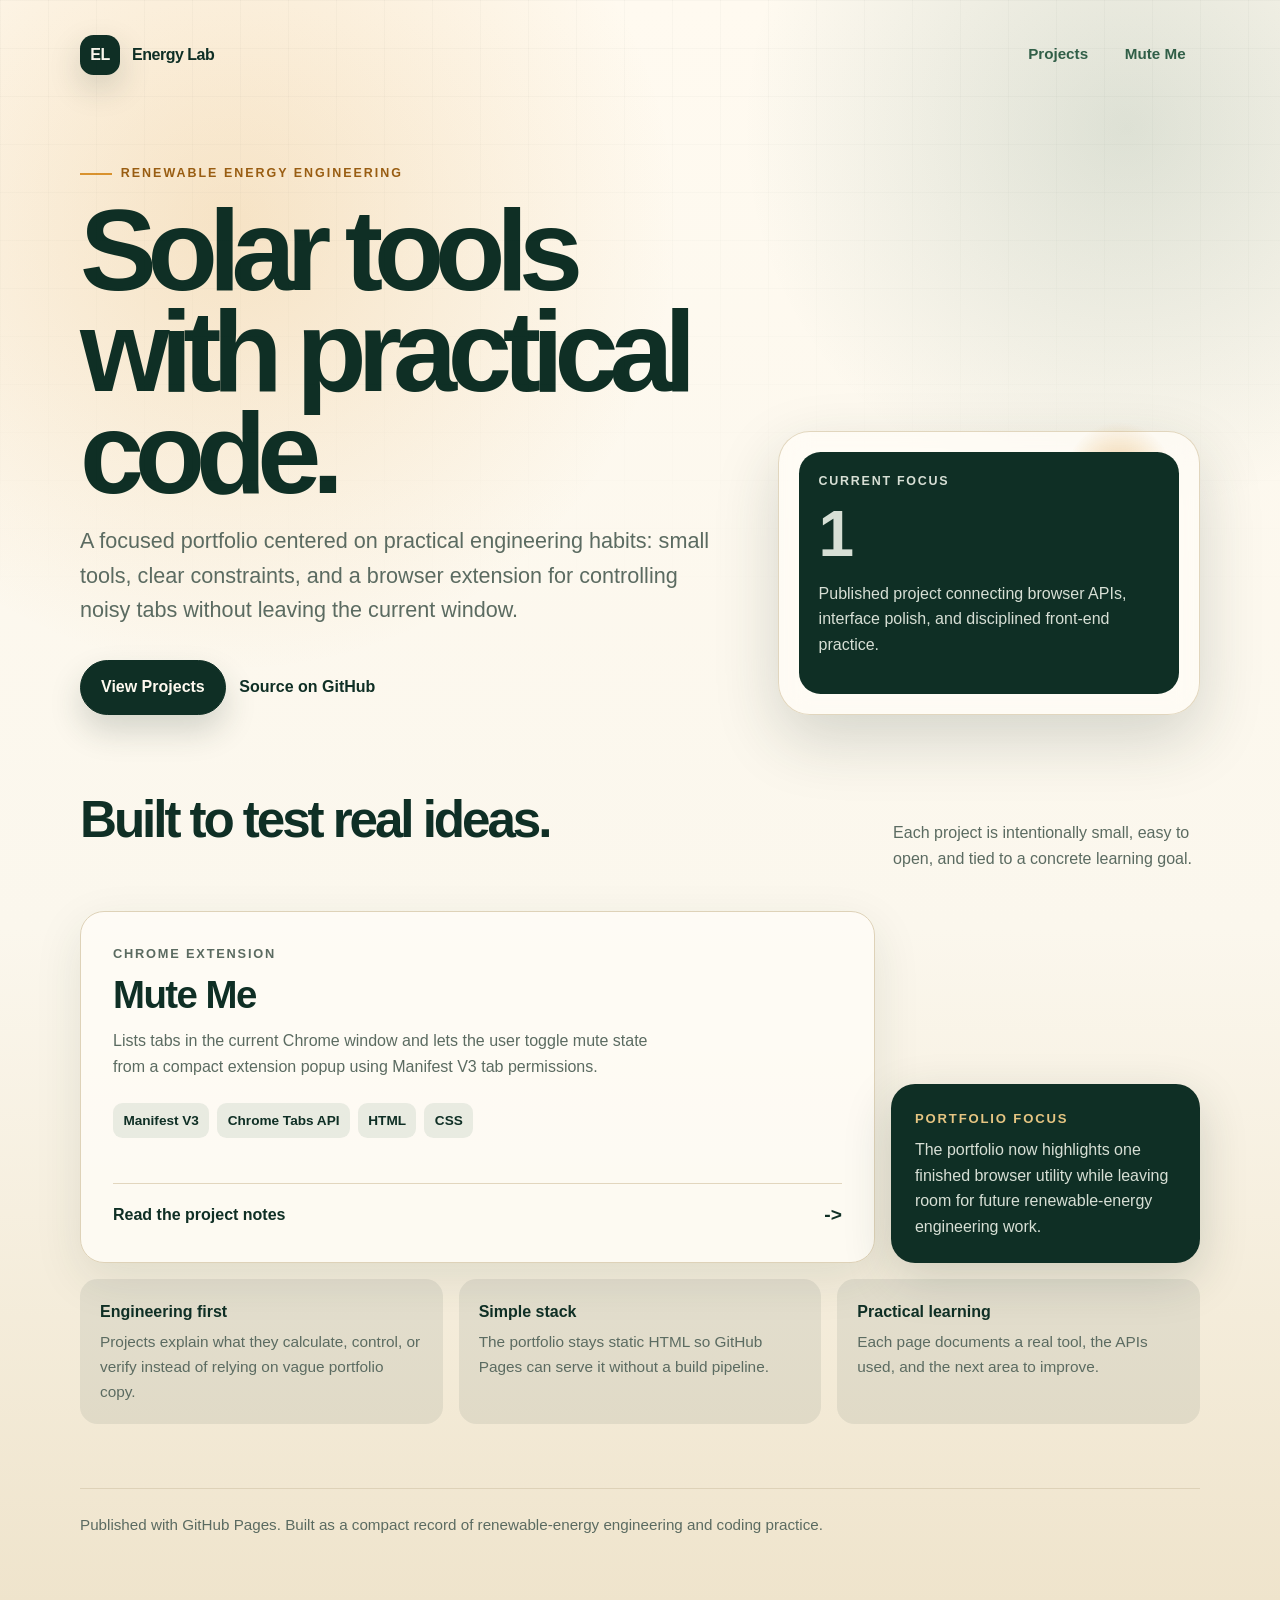
==== index.html @ e83a7c5d "Initial commit: portfolio pages" ====
<!DOCTYPE html>
<html lang="en">
<head>
    <meta charset="UTF-8">
    <meta name="viewport" content="width=device-width, initial-scale=1.0">
    <meta name="description" content="Renewable energy engineering portfolio featuring a practical Chrome tab-audio utility project.">
    <meta name="theme-color" content="#0f2f25">
    <meta property="og:title" content="Renewable Energy Engineering Portfolio">
    <meta property="og:description" content="A focused browser utility project built while learning practical front-end and extension APIs.">
    <meta property="og:type" content="website">
    <title>Renewable Energy Engineering Portfolio</title>
    <style>
        :root {
            --ink: #102019;
            --muted: #5b6b61;
            --paper: #fbf7ed;
            --surface: #fffdf7;
            --surface-strong: #f0e6cf;
            --line: #ded2b8;
            --forest: #0f2f25;
            --moss: #315f48;
            --sun: #d9922e;
            --sun-dark: #995d12;
            --shadow: rgba(31, 54, 42, 0.18);
        }

        * {
            box-sizing: border-box;
        }

        html {
            scroll-behavior: smooth;
        }

        body {
            margin: 0;
            font-family: Aptos, "Segoe UI", Tahoma, sans-serif;
            color: var(--ink);
            background:
                radial-gradient(circle at 18% 14%, rgba(217, 146, 46, 0.22), transparent 28rem),
                radial-gradient(circle at 88% 8%, rgba(49, 95, 72, 0.16), transparent 24rem),
                linear-gradient(180deg, #fffaf0 0%, var(--paper) 58%, #efe4cc 100%);
            min-height: 100vh;
            line-height: 1.6;
            -webkit-tap-highlight-color: rgba(217, 146, 46, 0.24);
        }

        body::before {
            content: "";
            position: fixed;
            inset: 0;
            pointer-events: none;
            background-image:
                linear-gradient(rgba(15, 47, 37, 0.035) 1px, transparent 1px),
                linear-gradient(90deg, rgba(15, 47, 37, 0.035) 1px, transparent 1px);
            background-size: 3rem 3rem;
            mask-image: linear-gradient(180deg, rgba(0, 0, 0, 0.72), transparent 70%);
        }

        a {
            color: inherit;
        }

        a:focus-visible {
            outline: 3px solid var(--sun);
            outline-offset: 4px;
        }

        .skip-link {
            position: absolute;
            left: 1rem;
            top: 1rem;
            z-index: 10;
            padding: 0.75rem 1rem;
            color: white;
            background: var(--forest);
            border-radius: 999px;
            transform: translateY(-150%);
            transition: transform 180ms ease;
        }

        .skip-link:focus {
            transform: translateY(0);
        }

        .page {
            width: min(1120px, calc(100% - 2rem));
            margin: 0 auto;
            padding: 2rem 0 3rem;
        }

        .site-header {
            display: flex;
            align-items: center;
            justify-content: space-between;
            gap: 1rem;
            margin-bottom: 5rem;
        }

        .brand {
            display: inline-flex;
            align-items: center;
            gap: 0.75rem;
            color: var(--forest);
            font-weight: 800;
            letter-spacing: -0.03em;
            text-decoration: none;
        }

        .brand-mark {
            display: grid;
            width: 2.5rem;
            height: 2.5rem;
            place-items: center;
            color: var(--paper);
            background: var(--forest);
            border-radius: 0.85rem;
            box-shadow: 0 0.8rem 2rem var(--shadow);
            font-variant-numeric: tabular-nums;
        }

        .nav {
            display: flex;
            align-items: center;
            gap: 0.5rem;
        }

        .nav a {
            padding: 0.65rem 0.9rem;
            color: var(--moss);
            font-size: 0.95rem;
            font-weight: 700;
            text-decoration: none;
            border-radius: 999px;
            transition: color 180ms ease, background-color 180ms ease;
        }

        .nav a:hover {
            color: var(--forest);
            background: rgba(49, 95, 72, 0.1);
        }

        .hero {
            display: grid;
            grid-template-columns: minmax(0, 1.2fr) minmax(18rem, 0.8fr);
            gap: clamp(2rem, 5vw, 4.5rem);
            align-items: end;
            margin-bottom: 5rem;
        }

        .eyebrow {
            display: inline-flex;
            align-items: center;
            gap: 0.55rem;
            margin: 0 0 1rem;
            color: var(--sun-dark);
            font-size: 0.78rem;
            font-weight: 800;
            letter-spacing: 0.16em;
            text-transform: uppercase;
        }

        .eyebrow::before {
            content: "";
            width: 2rem;
            height: 2px;
            background: var(--sun);
        }

        h1,
        h2,
        h3,
        p {
            margin-top: 0;
        }

        h1 {
            max-width: 12ch;
            margin-bottom: 1.25rem;
            color: var(--forest);
            font-size: clamp(3.25rem, 9vw, 7.2rem);
            line-height: 0.88;
            letter-spacing: -0.08em;
            text-wrap: balance;
        }

        .lead {
            max-width: 40rem;
            margin-bottom: 2rem;
            color: var(--muted);
            font-size: clamp(1.08rem, 2vw, 1.35rem);
            text-wrap: pretty;
        }

        .actions {
            display: flex;
            flex-wrap: wrap;
            gap: 0.85rem;
            align-items: center;
        }

        .button,
        .text-link {
            font-weight: 800;
            text-decoration: none;
        }

        .button {
            display: inline-flex;
            align-items: center;
            justify-content: center;
            min-height: 3rem;
            padding: 0.85rem 1.25rem;
            color: #fffaf0;
            background: var(--forest);
            border: 1px solid var(--forest);
            border-radius: 999px;
            box-shadow: 0 1rem 2rem var(--shadow);
            transition: transform 180ms ease, box-shadow 180ms ease, background-color 180ms ease;
        }

        .button:hover {
            background: var(--moss);
            box-shadow: 0 1.25rem 2.4rem rgba(31, 54, 42, 0.24);
            transform: translateY(-2px);
        }

        .button:active {
            transform: translateY(0);
        }

        .text-link {
            color: var(--forest);
            transition: color 180ms ease;
        }

        .text-link:hover {
            color: var(--sun-dark);
        }

        .snapshot {
            position: relative;
            padding: 1.25rem;
            background: rgba(255, 253, 247, 0.72);
            border: 1px solid rgba(222, 210, 184, 0.9);
            border-radius: 2rem;
            box-shadow: 0 1.5rem 4rem var(--shadow);
            backdrop-filter: blur(14px);
        }

        .snapshot::before {
            content: "";
            position: absolute;
            inset: -0.75rem 1.5rem auto auto;
            width: 7rem;
            height: 7rem;
            background: radial-gradient(circle, rgba(217, 146, 46, 0.42), transparent 68%);
            border-radius: 50%;
        }

        .snapshot-card {
            position: relative;
            padding: 1.25rem;
            background: var(--forest);
            border-radius: 1.35rem;
            color: #f7f0dd;
        }

        .snapshot-label {
            margin-bottom: 0.75rem;
            color: #e6c582;
            font-size: 0.78rem;
            font-weight: 800;
            letter-spacing: 0.14em;
            text-transform: uppercase;
        }

        .snapshot-value {
            margin-bottom: 1rem;
            font-size: clamp(2.6rem, 6vw, 4rem);
            font-weight: 900;
            line-height: 0.95;
            letter-spacing: -0.06em;
            font-variant-numeric: tabular-nums;
        }

        .snapshot p {
            color: #d7dfd5;
        }

        .section-heading {
            display: grid;
            grid-template-columns: minmax(0, 0.72fr) minmax(16rem, 0.28fr);
            gap: 1.5rem;
            align-items: end;
            margin-bottom: 1.5rem;
        }

        h2 {
            color: var(--forest);
            font-size: clamp(2rem, 4vw, 3.8rem);
            line-height: 0.98;
            letter-spacing: -0.06em;
            text-wrap: balance;
        }

        .section-heading p {
            color: var(--muted);
        }

        .projects {
            display: grid;
            grid-template-columns: minmax(0, 0.72fr) minmax(16rem, 0.28fr);
            gap: 1rem;
            align-items: stretch;
        }

        .project-card {
            display: flex;
            min-height: 22rem;
            flex-direction: column;
            justify-content: space-between;
            padding: clamp(1.25rem, 3vw, 2rem);
            color: var(--ink);
            background: rgba(255, 253, 247, 0.82);
            border: 1px solid var(--line);
            border-radius: 1.5rem;
            box-shadow: 0 1rem 3rem rgba(31, 54, 42, 0.1);
            text-decoration: none;
            transition: transform 180ms ease, border-color 180ms ease, box-shadow 180ms ease;
        }

        .project-card {
            grid-column: 1 / 2;
        }

        .project-aside {
            align-self: end;
            padding: 1.5rem;
            color: #f7f0dd;
            background: var(--forest);
            border-radius: 1.5rem;
            box-shadow: 0 1rem 3rem var(--shadow);
        }

        .project-aside strong {
            display: block;
            margin-bottom: 0.5rem;
            color: #e6c582;
            font-size: 0.82rem;
            letter-spacing: 0.14em;
            text-transform: uppercase;
        }

        .project-aside p {
            margin-bottom: 0;
            color: #d7dfd5;
        }

        .project-card:hover {
            border-color: rgba(153, 93, 18, 0.55);
            box-shadow: 0 1.35rem 3.2rem rgba(31, 54, 42, 0.18);
            transform: translateY(-4px);
        }

        .project-kicker {
            margin-bottom: 0.7rem;
            color: var(--sun-dark);
            font-size: 0.8rem;
            font-weight: 800;
            letter-spacing: 0.14em;
            text-transform: uppercase;
        }

        .project-card h3 {
            margin-bottom: 0.85rem;
            color: var(--forest);
            font-size: clamp(1.6rem, 3vw, 2.4rem);
            line-height: 1;
            letter-spacing: -0.04em;
        }

        .project-card p {
            max-width: 34rem;
            color: var(--muted);
        }

        .tags {
            display: flex;
            flex-wrap: wrap;
            gap: 0.5rem;
            margin: 1.5rem 0;
            padding: 0;
            list-style: none;
        }

        .tags li {
            padding: 0.4rem 0.65rem;
            color: var(--forest);
            background: rgba(49, 95, 72, 0.1);
            border-radius: 0.6rem;
            font-size: 0.85rem;
            font-weight: 800;
        }

        .project-footer {
            display: flex;
            align-items: center;
            justify-content: space-between;
            gap: 1rem;
            padding-top: 1rem;
            border-top: 1px solid rgba(222, 210, 184, 0.88);
            color: var(--forest);
            font-weight: 900;
        }

        .project-footer span:last-child {
            font-size: 1.2rem;
            transition: transform 180ms ease;
        }

        .project-card:hover .project-footer span:last-child {
            transform: translateX(4px);
        }

        .notes {
            display: grid;
            grid-template-columns: repeat(3, minmax(0, 1fr));
            gap: 1rem;
            margin-top: 1rem;
        }

        .note {
            padding: 1.25rem;
            background: rgba(15, 47, 37, 0.08);
            border-radius: 1.1rem;
        }

        .note strong {
            display: block;
            margin-bottom: 0.35rem;
            color: var(--forest);
        }

        .note p {
            margin-bottom: 0;
            color: var(--muted);
            font-size: 0.96rem;
        }

        .site-footer {
            margin-top: 4rem;
            padding-top: 1.5rem;
            color: var(--muted);
            border-top: 1px solid var(--line);
            font-size: 0.95rem;
        }

        @media (max-width: 760px) {
            .page {
                width: min(100% - 1.25rem, 1120px);
                padding-top: 1rem;
            }

            .site-header,
            .hero,
            .section-heading,
            .projects,
            .notes {
                grid-template-columns: 1fr;
            }

            .site-header {
                align-items: flex-start;
                flex-direction: column;
                margin-bottom: 3rem;
            }

            .nav {
                width: 100%;
                justify-content: space-between;
            }

            .nav a {
                padding-inline: 0.55rem;
            }

            h1 {
                max-width: 9ch;
            }

            .hero {
                margin-bottom: 3.5rem;
            }

            .project-card,
            .project-aside {
                grid-column: auto;
            }
        }

        @media (prefers-reduced-motion: reduce) {
            *,
            *::before,
            *::after {
                scroll-behavior: auto !important;
                transition-duration: 0.01ms !important;
                animation-duration: 0.01ms !important;
                animation-iteration-count: 1 !important;
            }
        }
    </style>
</head>
<body>
    <a class="skip-link" href="#main">Skip to content</a>
    <div class="page">
        <header class="site-header">
            <a class="brand" href="index.html" aria-label="Portfolio home">
                <span class="brand-mark" aria-hidden="true">EL</span>
                <span>Energy Lab</span>
            </a>
            <nav class="nav" aria-label="Primary navigation">
                <a href="#projects">Projects</a>
                <a href="project1.html">Mute Me</a>
            </nav>
        </header>

        <main id="main">
            <section class="hero" aria-labelledby="hero-title">
                <div>
                    <p class="eyebrow">Renewable energy engineering</p>
                    <h1 id="hero-title">Solar tools with practical code.</h1>
                    <p class="lead">
                        A focused portfolio centered on practical engineering habits: small tools, clear constraints, and a browser extension for controlling noisy tabs without leaving the current window.
                    </p>
                    <div class="actions">
                        <a class="button" href="#projects">View Projects</a>
                        <a class="text-link" href="https://github.com/EnergizerLab/portfolio-website" target="_blank" rel="noreferrer">Source on GitHub</a>
                    </div>
                </div>

                <aside class="snapshot" aria-label="Portfolio focus">
                    <div class="snapshot-card">
                        <p class="snapshot-label">Current focus</p>
                        <p class="snapshot-value">1</p>
                        <p>Published project connecting browser APIs, interface polish, and disciplined front-end practice.</p>
                    </div>
                </aside>
            </section>

            <section id="projects" aria-labelledby="projects-title">
                <div class="section-heading">
                    <h2 id="projects-title">Built to test real ideas.</h2>
                    <p>Each project is intentionally small, easy to open, and tied to a concrete learning goal.</p>
                </div>

                <div class="projects">
                    <a class="project-card" href="project1.html">
                        <article>
                            <p class="project-kicker">Chrome extension</p>
                            <h3>Mute Me</h3>
                            <p>Lists tabs in the current Chrome window and lets the user toggle mute state from a compact extension popup using Manifest V3 tab permissions.</p>
                            <ul class="tags" aria-label="Mute Me technologies">
                                <li>Manifest V3</li>
                                <li>Chrome Tabs API</li>
                                <li>HTML</li>
                                <li>CSS</li>
                            </ul>
                        </article>
                        <div class="project-footer" aria-hidden="true">
                            <span>Read the project notes</span>
                            <span>-&gt;</span>
                        </div>
                    </a>
                    <aside class="project-aside" aria-label="Project focus note">
                        <strong>Portfolio focus</strong>
                        <p>The portfolio now highlights one finished browser utility while leaving room for future renewable-energy engineering work.</p>
                    </aside>
                </div>
            </section>

            <section class="notes" aria-label="Portfolio principles">
                <div class="note">
                    <strong>Engineering first</strong>
                    <p>Projects explain what they calculate, control, or verify instead of relying on vague portfolio copy.</p>
                </div>
                <div class="note">
                    <strong>Simple stack</strong>
                    <p>The portfolio stays static HTML so GitHub Pages can serve it without a build pipeline.</p>
                </div>
                <div class="note">
                    <strong>Practical learning</strong>
                    <p>Each page documents a real tool, the APIs used, and the next area to improve.</p>
                </div>
            </section>
        </main>

        <footer class="site-footer">
            <p>Published with GitHub Pages. Built as a compact record of renewable-energy engineering and coding practice.</p>
        </footer>
    </div>
</body>
</html>
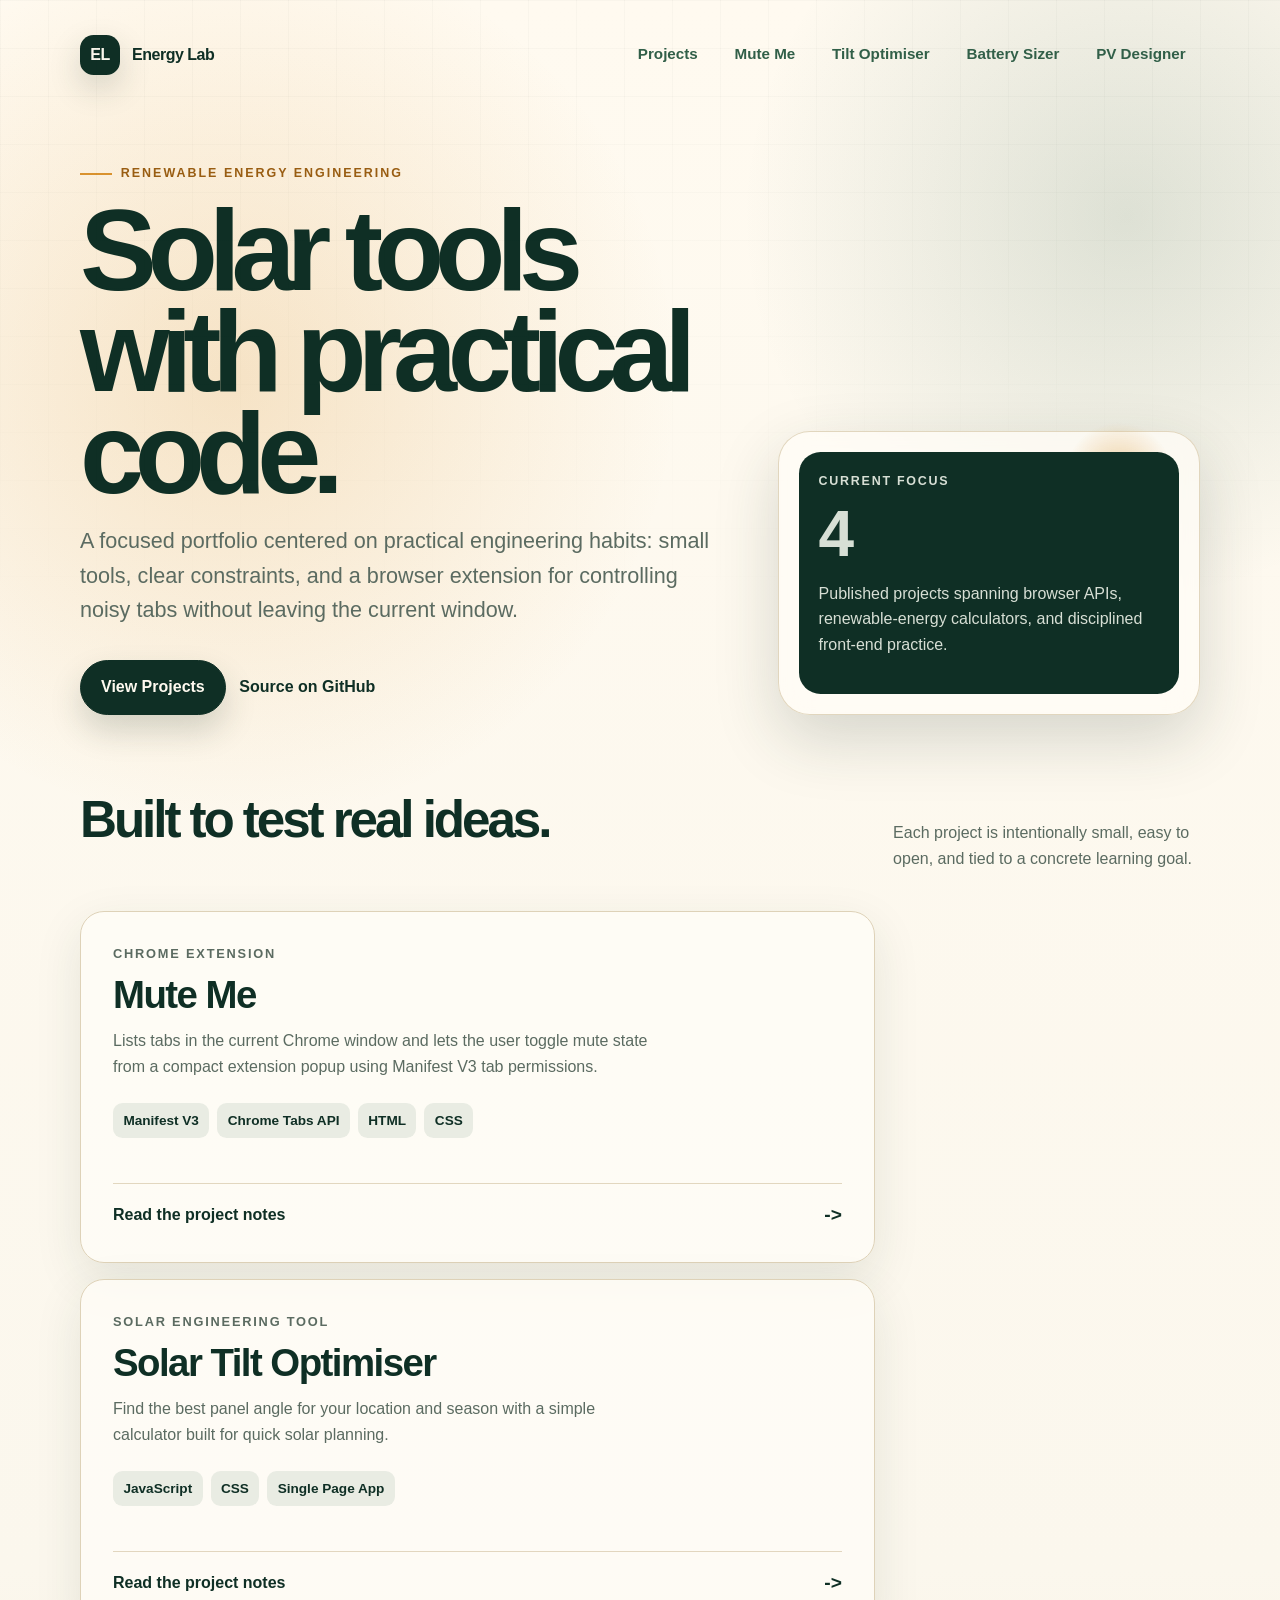
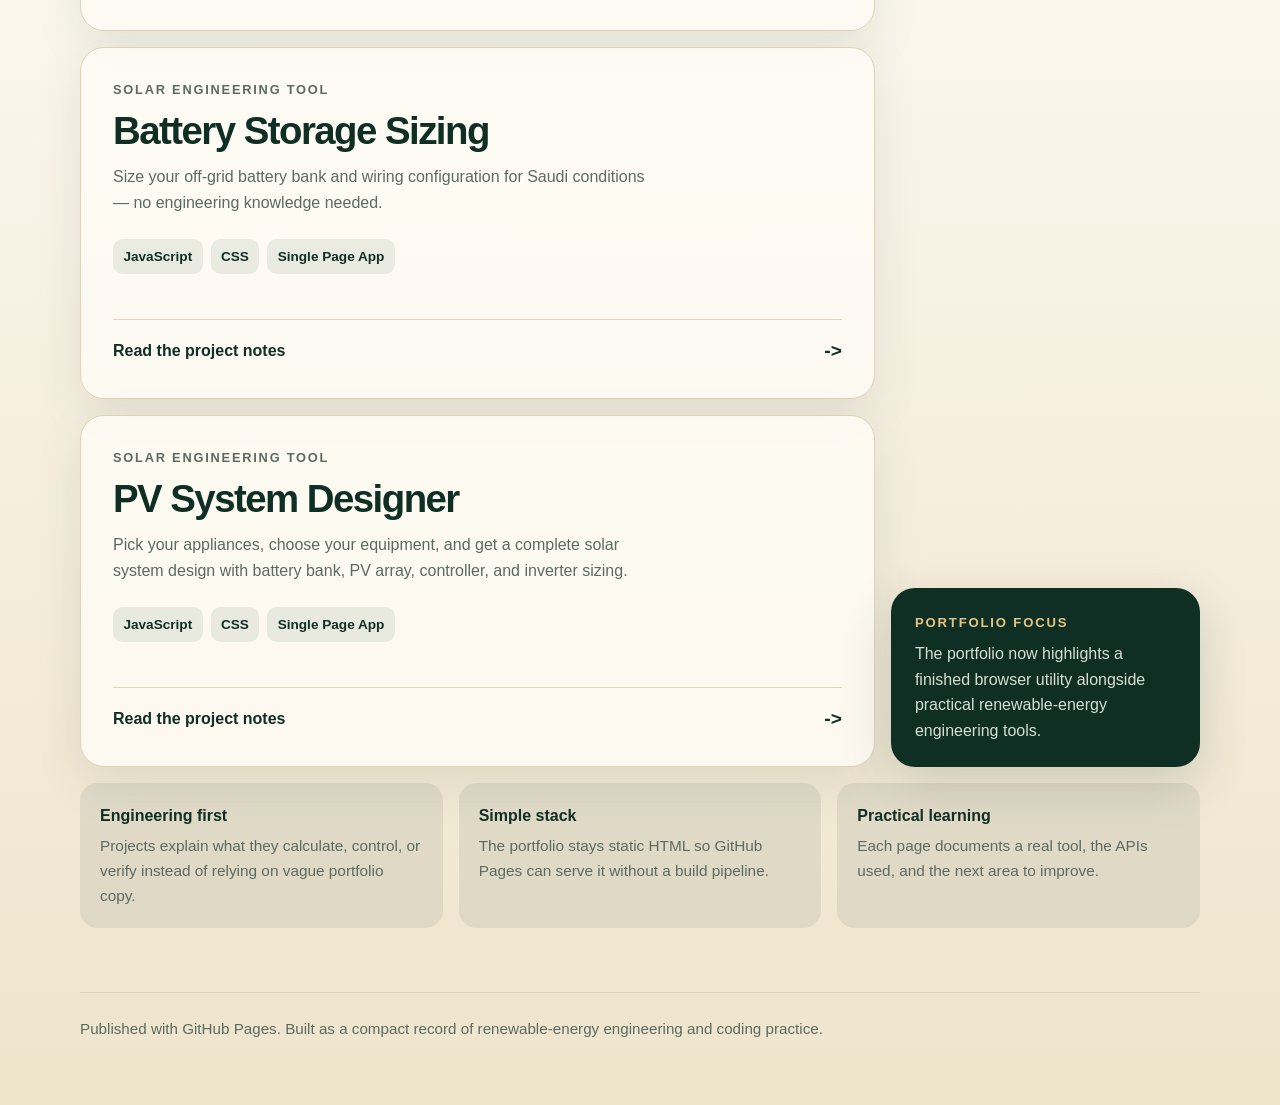
==== commit 448a72a0: "Add renewable energy project pages" ====
--- a/index.html
+++ b/index.html
@@ -522,6 +522,9 @@
             <nav class="nav" aria-label="Primary navigation">
                 <a href="#projects">Projects</a>
                 <a href="project1.html">Mute Me</a>
+                <a href="project2.html">Tilt Optimiser</a>
+                <a href="project3.html">Battery Sizer</a>
+                <a href="project4.html">PV Designer</a>
             </nav>
         </header>
 
@@ -535,15 +538,15 @@
                     </p>
                     <div class="actions">
                         <a class="button" href="#projects">View Projects</a>
-                        <a class="text-link" href="https://github.com/EnergizerLab/portfolio-website" target="_blank" rel="noreferrer">Source on GitHub</a>
+                        <a class="text-link" href="https://github.com/EnergizerLab/portfolio" target="_blank" rel="noreferrer">Source on GitHub</a>
                     </div>
                 </div>
 
                 <aside class="snapshot" aria-label="Portfolio focus">
                     <div class="snapshot-card">
                         <p class="snapshot-label">Current focus</p>
-                        <p class="snapshot-value">1</p>
-                        <p>Published project connecting browser APIs, interface polish, and disciplined front-end practice.</p>
+                        <p class="snapshot-value">4</p>
+                        <p>Published projects spanning browser APIs, renewable-energy calculators, and disciplined front-end practice.</p>
                     </div>
                 </aside>
             </section>
@@ -572,9 +575,57 @@
                             <span>-&gt;</span>
                         </div>
                     </a>
+                    <a class="project-card" href="project2.html">
+                        <article>
+                            <p class="project-kicker">Solar engineering tool</p>
+                            <h3>Solar Tilt Optimiser</h3>
+                            <p>Find the best panel angle for your location and season with a simple calculator built for quick solar planning.</p>
+                            <ul class="tags" aria-label="Solar Tilt Optimiser technologies">
+                                <li>JavaScript</li>
+                                <li>CSS</li>
+                                <li>Single Page App</li>
+                            </ul>
+                        </article>
+                        <div class="project-footer" aria-hidden="true">
+                            <span>Read the project notes</span>
+                            <span>-&gt;</span>
+                        </div>
+                    </a>
+                    <a class="project-card" href="project3.html">
+                        <article>
+                            <p class="project-kicker">Solar engineering tool</p>
+                            <h3>Battery Storage Sizing</h3>
+                            <p>Size your off-grid battery bank and wiring configuration for Saudi conditions — no engineering knowledge needed.</p>
+                            <ul class="tags" aria-label="Battery Storage Sizing technologies">
+                                <li>JavaScript</li>
+                                <li>CSS</li>
+                                <li>Single Page App</li>
+                            </ul>
+                        </article>
+                        <div class="project-footer" aria-hidden="true">
+                            <span>Read the project notes</span>
+                            <span>-&gt;</span>
+                        </div>
+                    </a>
+                    <a class="project-card" href="project4.html">
+                        <article>
+                            <p class="project-kicker">Solar engineering tool</p>
+                            <h3>PV System Designer</h3>
+                            <p>Pick your appliances, choose your equipment, and get a complete solar system design with battery bank, PV array, controller, and inverter sizing.</p>
+                            <ul class="tags" aria-label="PV System Designer technologies">
+                                <li>JavaScript</li>
+                                <li>CSS</li>
+                                <li>Single Page App</li>
+                            </ul>
+                        </article>
+                        <div class="project-footer" aria-hidden="true">
+                            <span>Read the project notes</span>
+                            <span>-&gt;</span>
+                        </div>
+                    </a>
                     <aside class="project-aside" aria-label="Project focus note">
                         <strong>Portfolio focus</strong>
-                        <p>The portfolio now highlights one finished browser utility while leaving room for future renewable-energy engineering work.</p>
+                        <p>The portfolio now highlights a finished browser utility alongside practical renewable-energy engineering tools.</p>
                     </aside>
                 </div>
             </section>
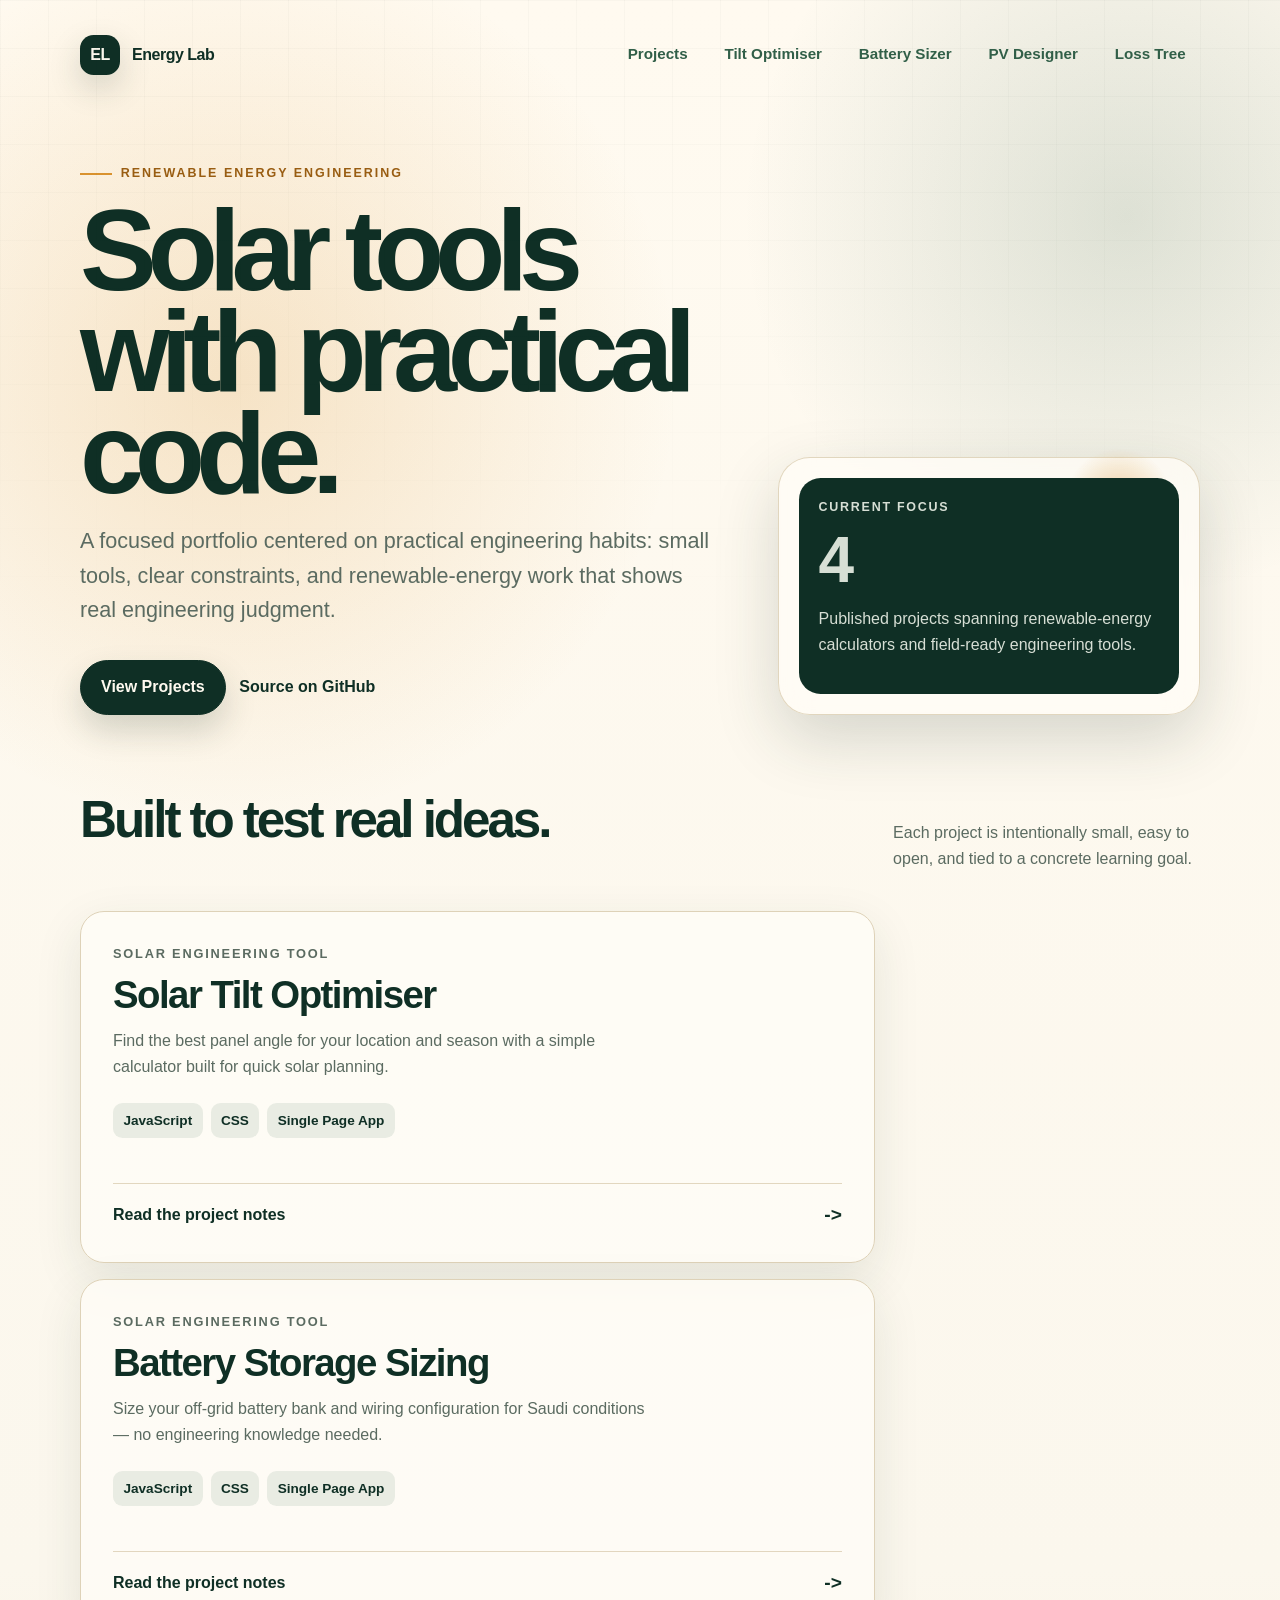
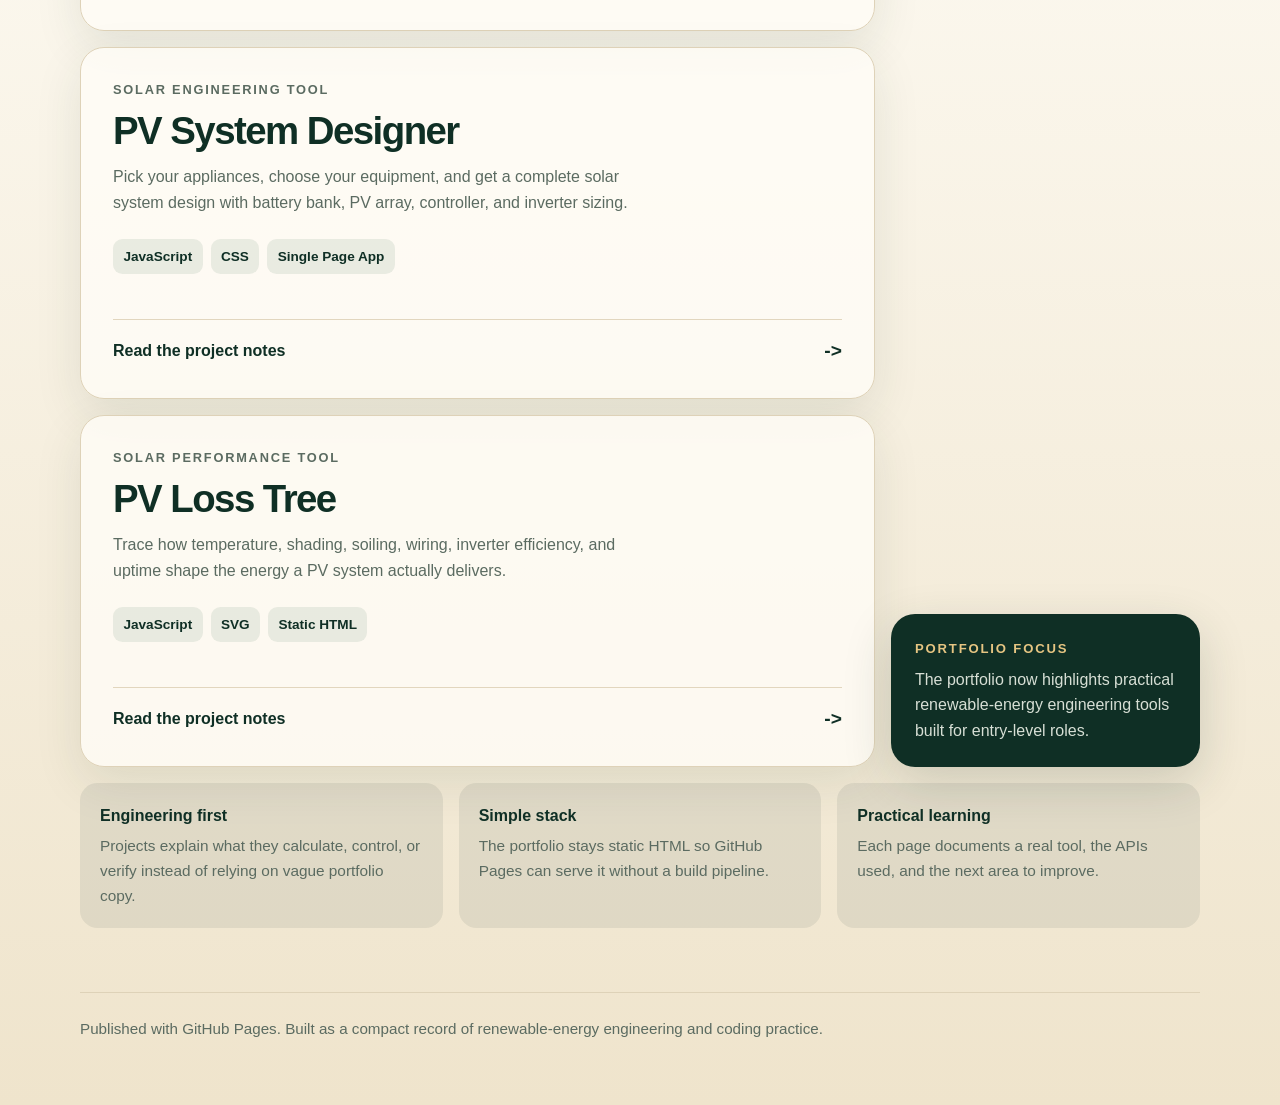
==== commit cd84d4d7: "Update portfolio with PV Loss Tree" ====
--- a/index.html
+++ b/index.html
@@ -521,10 +521,10 @@
             </a>
             <nav class="nav" aria-label="Primary navigation">
                 <a href="#projects">Projects</a>
-                <a href="project1.html">Mute Me</a>
                 <a href="project2.html">Tilt Optimiser</a>
                 <a href="project3.html">Battery Sizer</a>
                 <a href="project4.html">PV Designer</a>
+                <a href="project5.html">Loss Tree</a>
             </nav>
         </header>
 
@@ -534,7 +534,7 @@
                     <p class="eyebrow">Renewable energy engineering</p>
                     <h1 id="hero-title">Solar tools with practical code.</h1>
                     <p class="lead">
-                        A focused portfolio centered on practical engineering habits: small tools, clear constraints, and a browser extension for controlling noisy tabs without leaving the current window.
+                        A focused portfolio centered on practical engineering habits: small tools, clear constraints, and renewable-energy work that shows real engineering judgment.
                     </p>
                     <div class="actions">
                         <a class="button" href="#projects">View Projects</a>
@@ -546,7 +546,7 @@
                     <div class="snapshot-card">
                         <p class="snapshot-label">Current focus</p>
                         <p class="snapshot-value">4</p>
-                        <p>Published projects spanning browser APIs, renewable-energy calculators, and disciplined front-end practice.</p>
+                        <p>Published projects spanning renewable-energy calculators and field-ready engineering tools.</p>
                     </div>
                 </aside>
             </section>
@@ -558,23 +558,6 @@
                 </div>
 
                 <div class="projects">
-                    <a class="project-card" href="project1.html">
-                        <article>
-                            <p class="project-kicker">Chrome extension</p>
-                            <h3>Mute Me</h3>
-                            <p>Lists tabs in the current Chrome window and lets the user toggle mute state from a compact extension popup using Manifest V3 tab permissions.</p>
-                            <ul class="tags" aria-label="Mute Me technologies">
-                                <li>Manifest V3</li>
-                                <li>Chrome Tabs API</li>
-                                <li>HTML</li>
-                                <li>CSS</li>
-                            </ul>
-                        </article>
-                        <div class="project-footer" aria-hidden="true">
-                            <span>Read the project notes</span>
-                            <span>-&gt;</span>
-                        </div>
-                    </a>
                     <a class="project-card" href="project2.html">
                         <article>
                             <p class="project-kicker">Solar engineering tool</p>
@@ -623,9 +606,25 @@
                             <span>-&gt;</span>
                         </div>
                     </a>
+                    <a class="project-card" href="project5.html">
+                        <article>
+                            <p class="project-kicker">Solar performance tool</p>
+                            <h3>PV Loss Tree</h3>
+                            <p>Trace how temperature, shading, soiling, wiring, inverter efficiency, and uptime shape the energy a PV system actually delivers.</p>
+                            <ul class="tags" aria-label="PV Loss Tree technologies">
+                                <li>JavaScript</li>
+                                <li>SVG</li>
+                                <li>Static HTML</li>
+                            </ul>
+                        </article>
+                        <div class="project-footer" aria-hidden="true">
+                            <span>Read the project notes</span>
+                            <span>-&gt;</span>
+                        </div>
+                    </a>
                     <aside class="project-aside" aria-label="Project focus note">
                         <strong>Portfolio focus</strong>
-                        <p>The portfolio now highlights a finished browser utility alongside practical renewable-energy engineering tools.</p>
+                        <p>The portfolio now highlights practical renewable-energy engineering tools built for entry-level roles.</p>
                     </aside>
                 </div>
             </section>
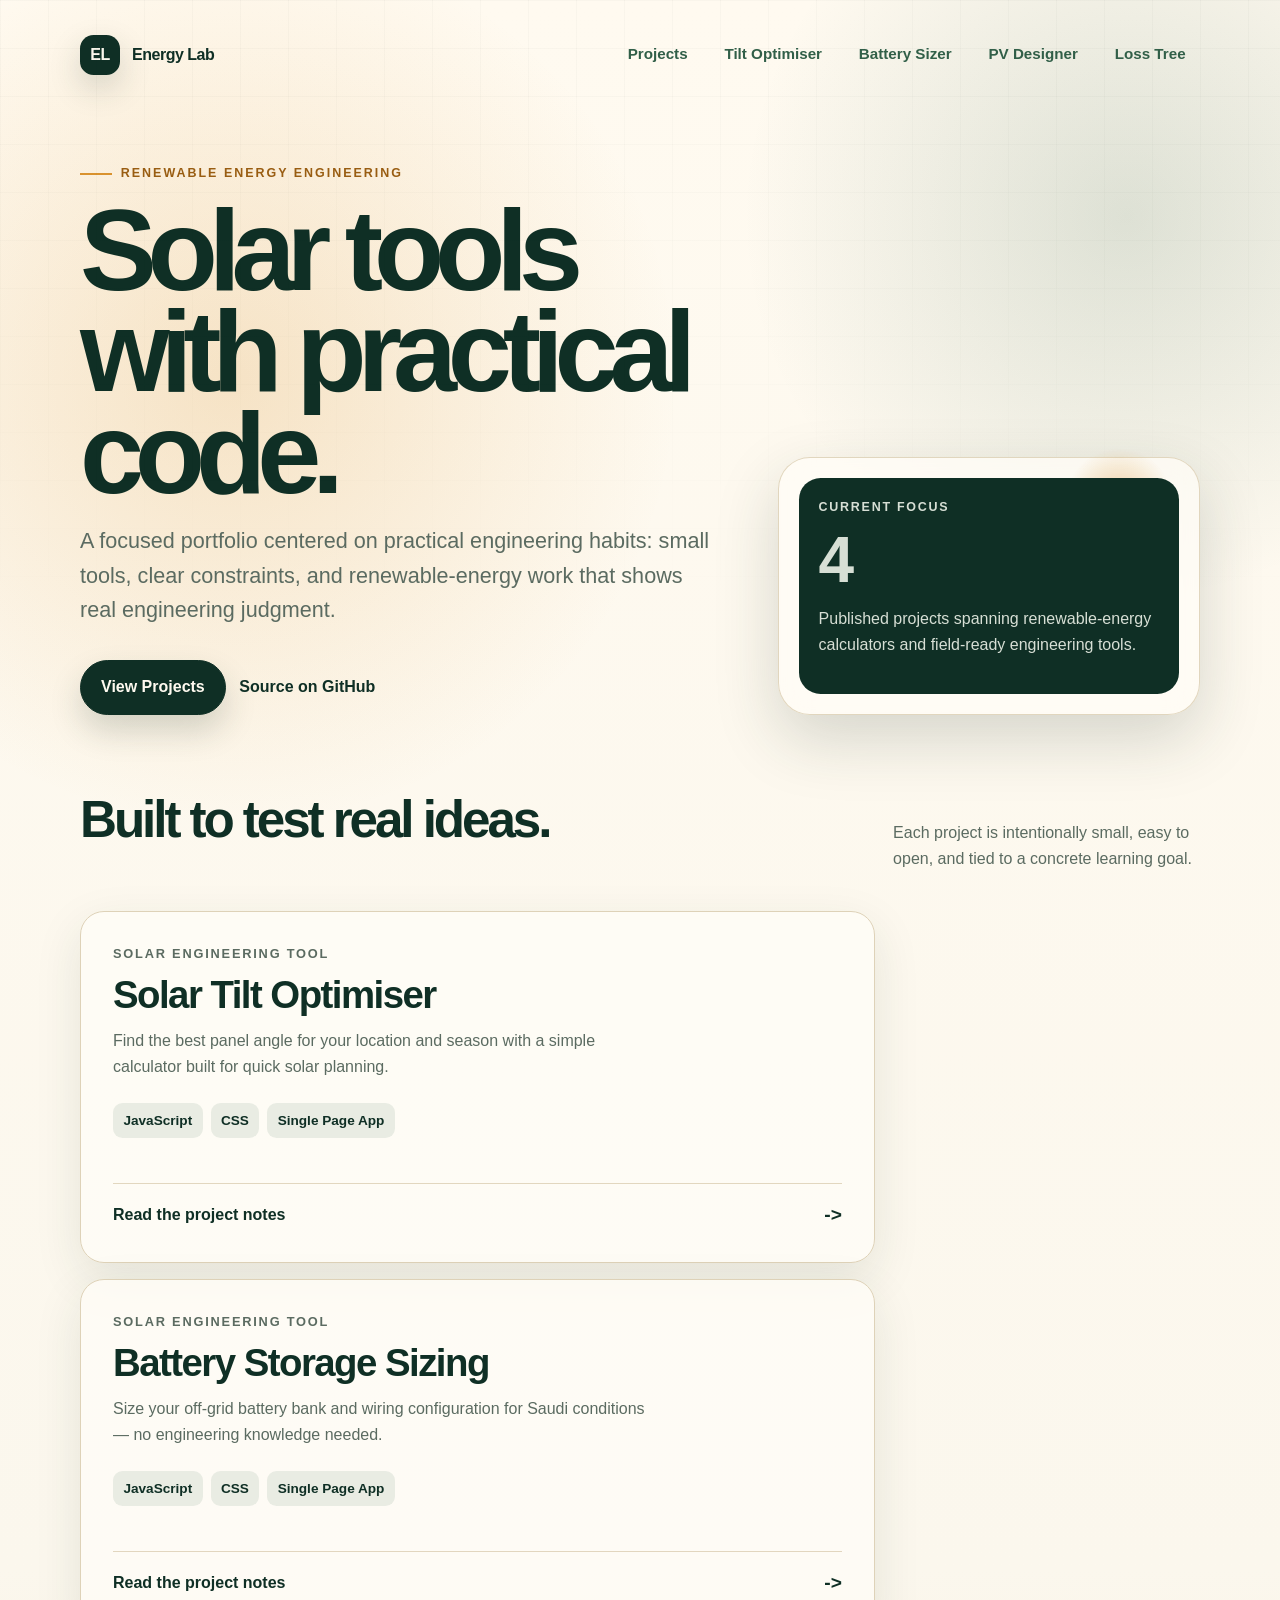
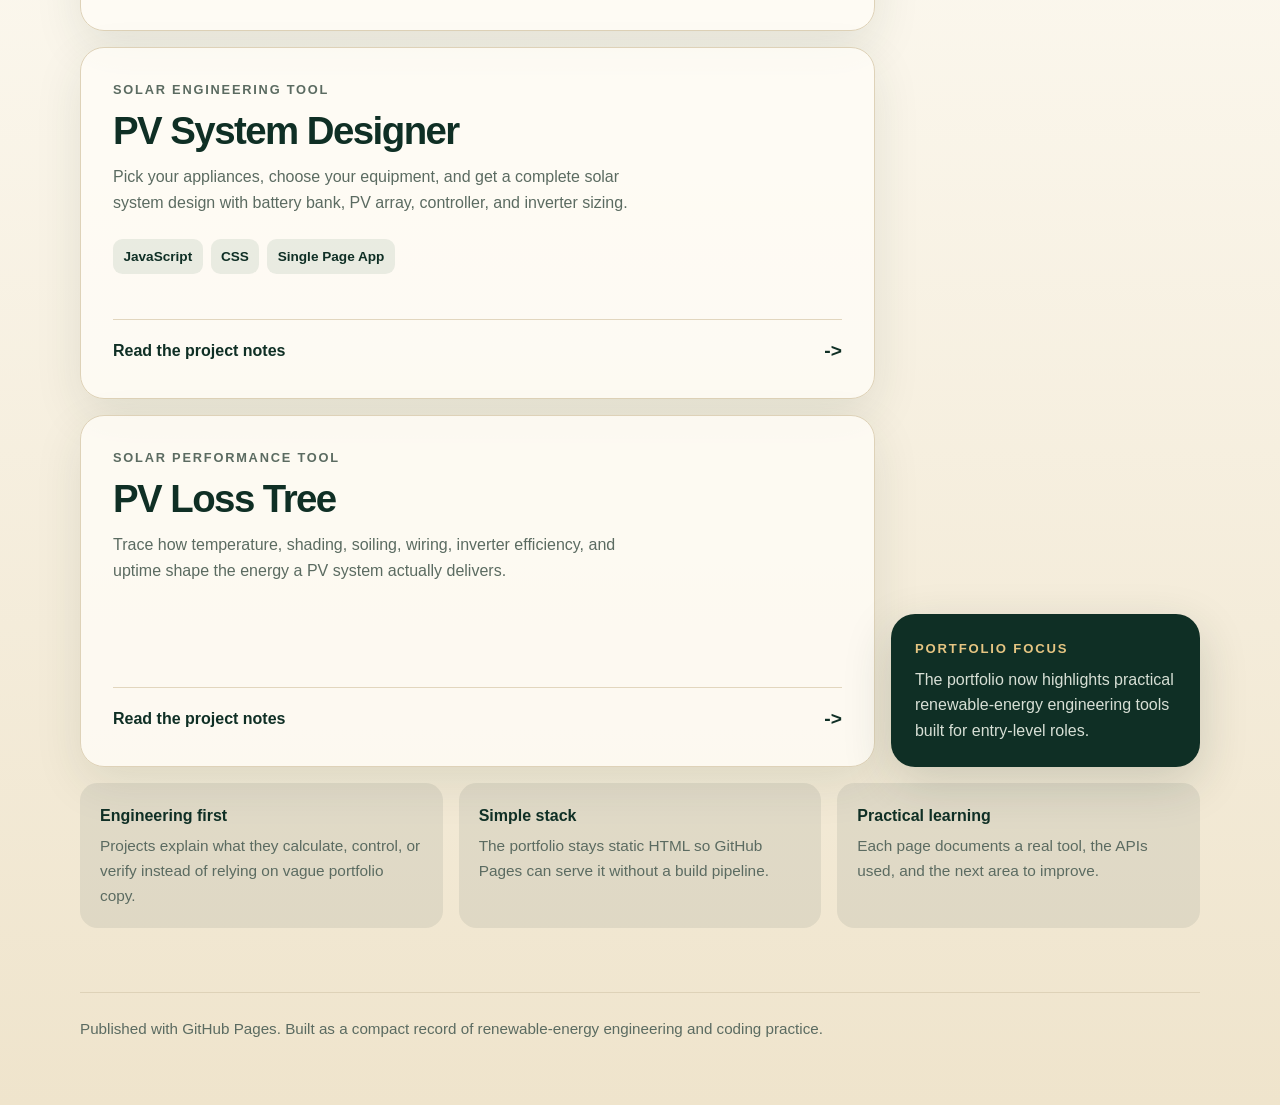
==== commit 374fe611: "Remove PV Loss Tree tech tags" ====
--- a/index.html
+++ b/index.html
@@ -611,11 +611,6 @@
                             <p class="project-kicker">Solar performance tool</p>
                             <h3>PV Loss Tree</h3>
                             <p>Trace how temperature, shading, soiling, wiring, inverter efficiency, and uptime shape the energy a PV system actually delivers.</p>
-                            <ul class="tags" aria-label="PV Loss Tree technologies">
-                                <li>JavaScript</li>
-                                <li>SVG</li>
-                                <li>Static HTML</li>
-                            </ul>
                         </article>
                         <div class="project-footer" aria-hidden="true">
                             <span>Read the project notes</span>
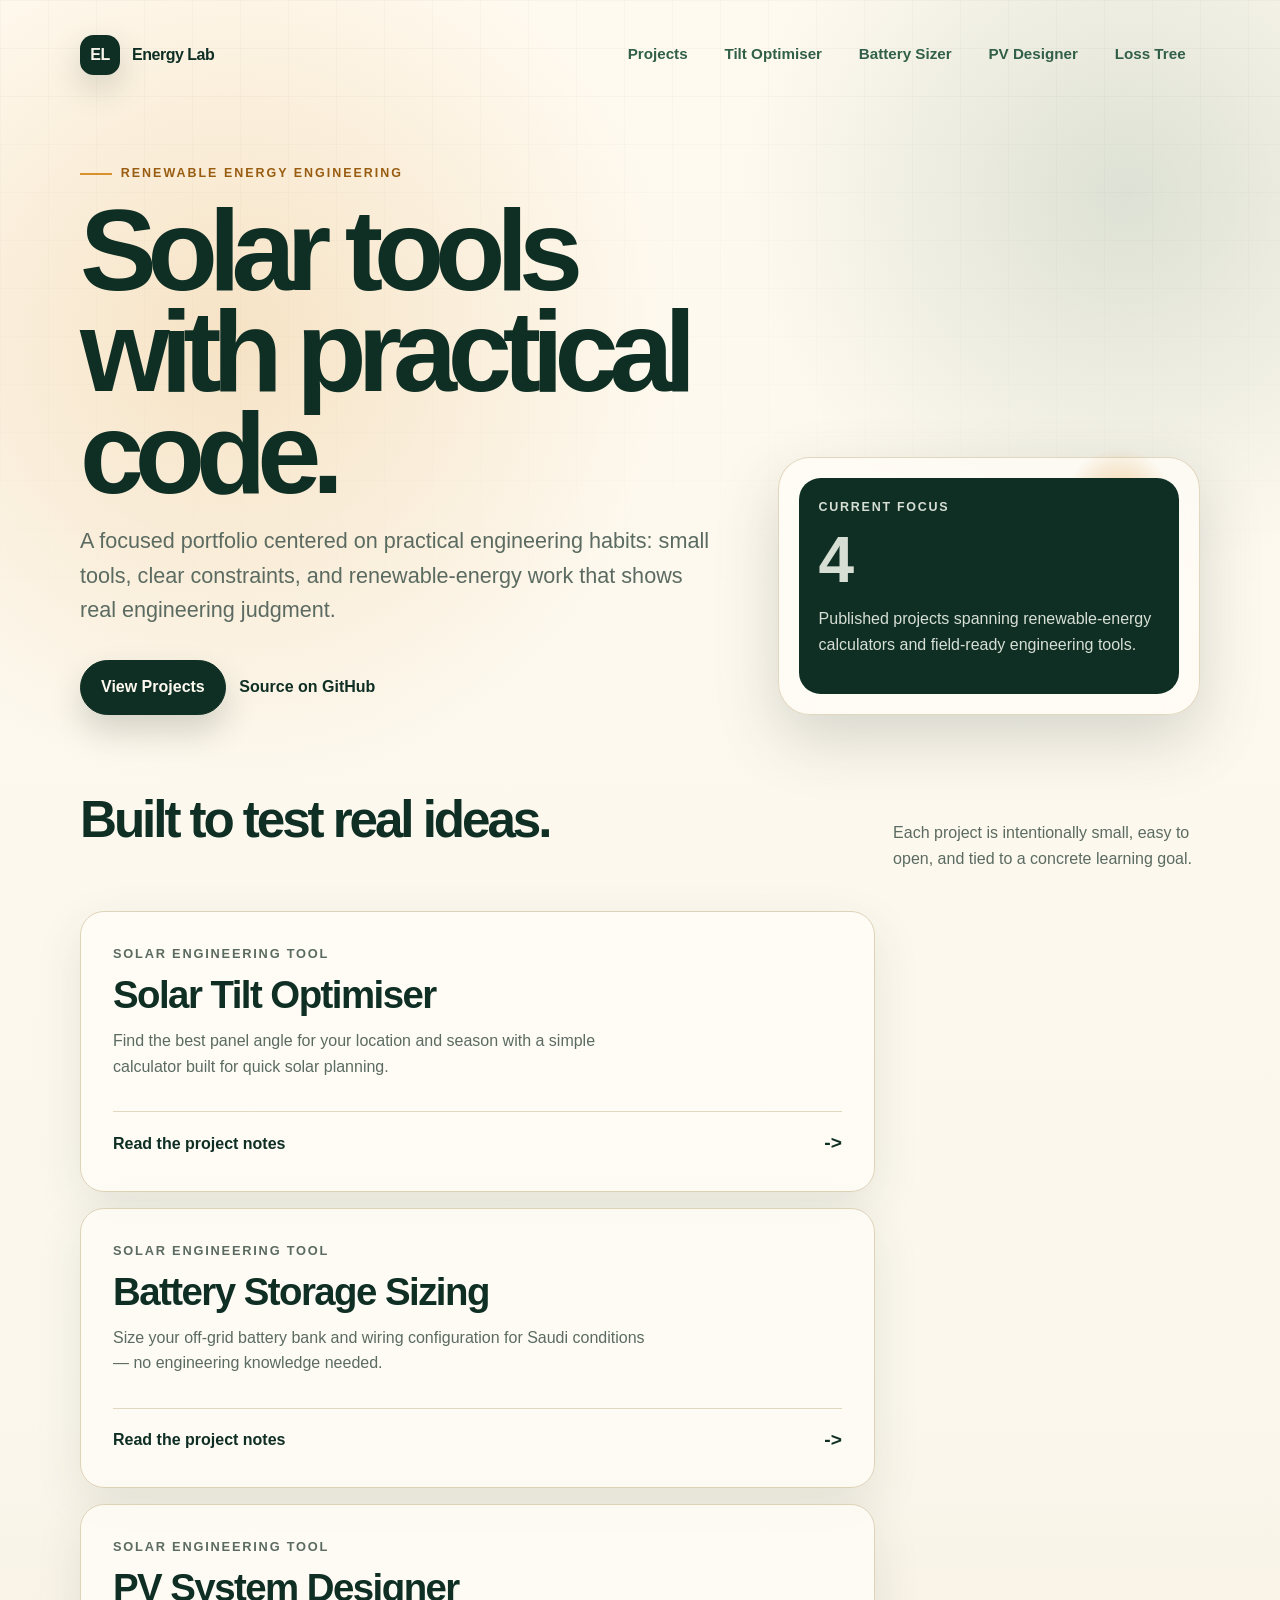
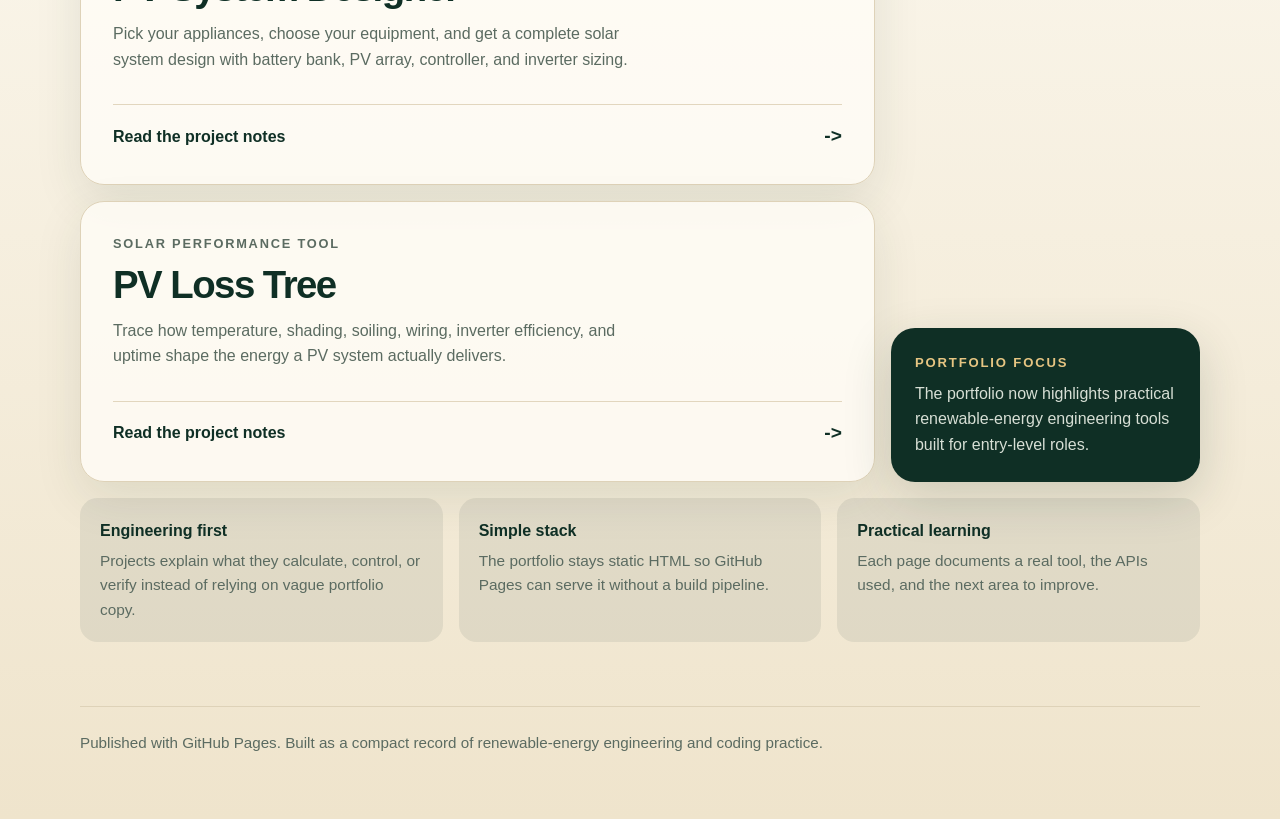
==== commit f0f94425: "Tighten homepage project cards" ====
--- a/index.html
+++ b/index.html
@@ -317,9 +317,8 @@
 
         .project-card {
             display: flex;
-            min-height: 22rem;
             flex-direction: column;
-            justify-content: space-between;
+            gap: 1rem;
             padding: clamp(1.25rem, 3vw, 2rem);
             color: var(--ink);
             background: rgba(255, 253, 247, 0.82);
@@ -408,6 +407,7 @@
             align-items: center;
             justify-content: space-between;
             gap: 1rem;
+            margin-top: auto;
             padding-top: 1rem;
             border-top: 1px solid rgba(222, 210, 184, 0.88);
             color: var(--forest);
@@ -563,11 +563,6 @@
                             <p class="project-kicker">Solar engineering tool</p>
                             <h3>Solar Tilt Optimiser</h3>
                             <p>Find the best panel angle for your location and season with a simple calculator built for quick solar planning.</p>
-                            <ul class="tags" aria-label="Solar Tilt Optimiser technologies">
-                                <li>JavaScript</li>
-                                <li>CSS</li>
-                                <li>Single Page App</li>
-                            </ul>
                         </article>
                         <div class="project-footer" aria-hidden="true">
                             <span>Read the project notes</span>
@@ -579,11 +574,6 @@
                             <p class="project-kicker">Solar engineering tool</p>
                             <h3>Battery Storage Sizing</h3>
                             <p>Size your off-grid battery bank and wiring configuration for Saudi conditions — no engineering knowledge needed.</p>
-                            <ul class="tags" aria-label="Battery Storage Sizing technologies">
-                                <li>JavaScript</li>
-                                <li>CSS</li>
-                                <li>Single Page App</li>
-                            </ul>
                         </article>
                         <div class="project-footer" aria-hidden="true">
                             <span>Read the project notes</span>
@@ -595,11 +585,6 @@
                             <p class="project-kicker">Solar engineering tool</p>
                             <h3>PV System Designer</h3>
                             <p>Pick your appliances, choose your equipment, and get a complete solar system design with battery bank, PV array, controller, and inverter sizing.</p>
-                            <ul class="tags" aria-label="PV System Designer technologies">
-                                <li>JavaScript</li>
-                                <li>CSS</li>
-                                <li>Single Page App</li>
-                            </ul>
                         </article>
                         <div class="project-footer" aria-hidden="true">
                             <span>Read the project notes</span>
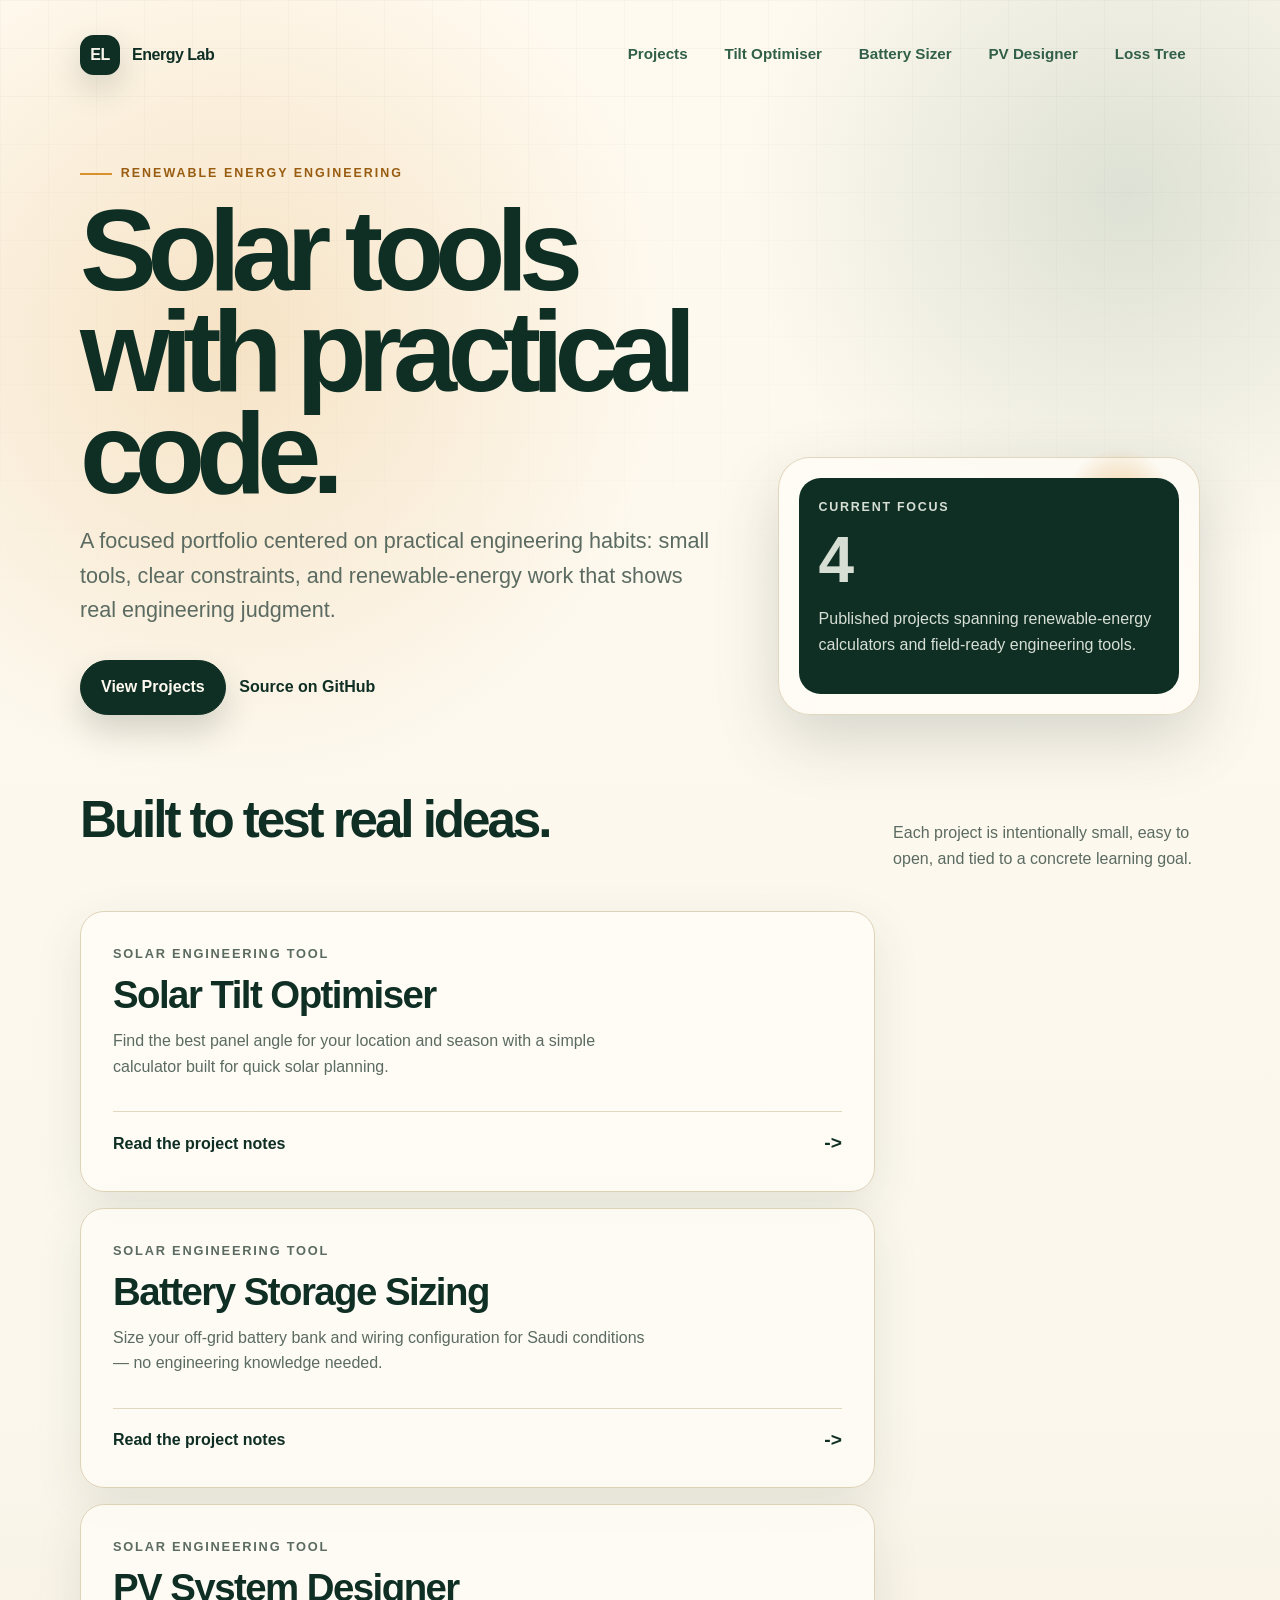
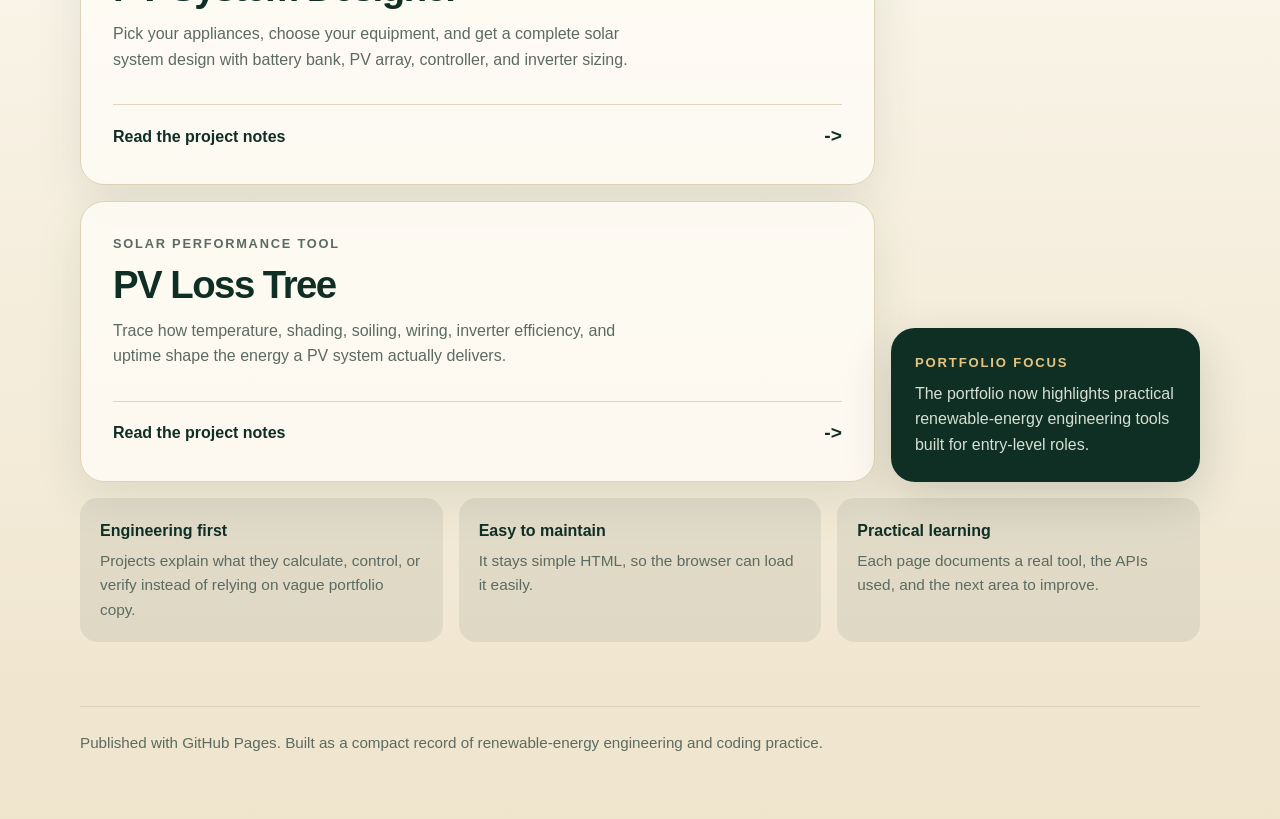
==== commit fe99b930: "Reword homepage note" ====
--- a/index.html
+++ b/index.html
@@ -615,8 +615,8 @@
                     <p>Projects explain what they calculate, control, or verify instead of relying on vague portfolio copy.</p>
                 </div>
                 <div class="note">
-                    <strong>Simple stack</strong>
-                    <p>The portfolio stays static HTML so GitHub Pages can serve it without a build pipeline.</p>
+                    <strong>Easy to maintain</strong>
+                        <p>It stays simple HTML, so the browser can load it easily.</p>
                 </div>
                 <div class="note">
                     <strong>Practical learning</strong>
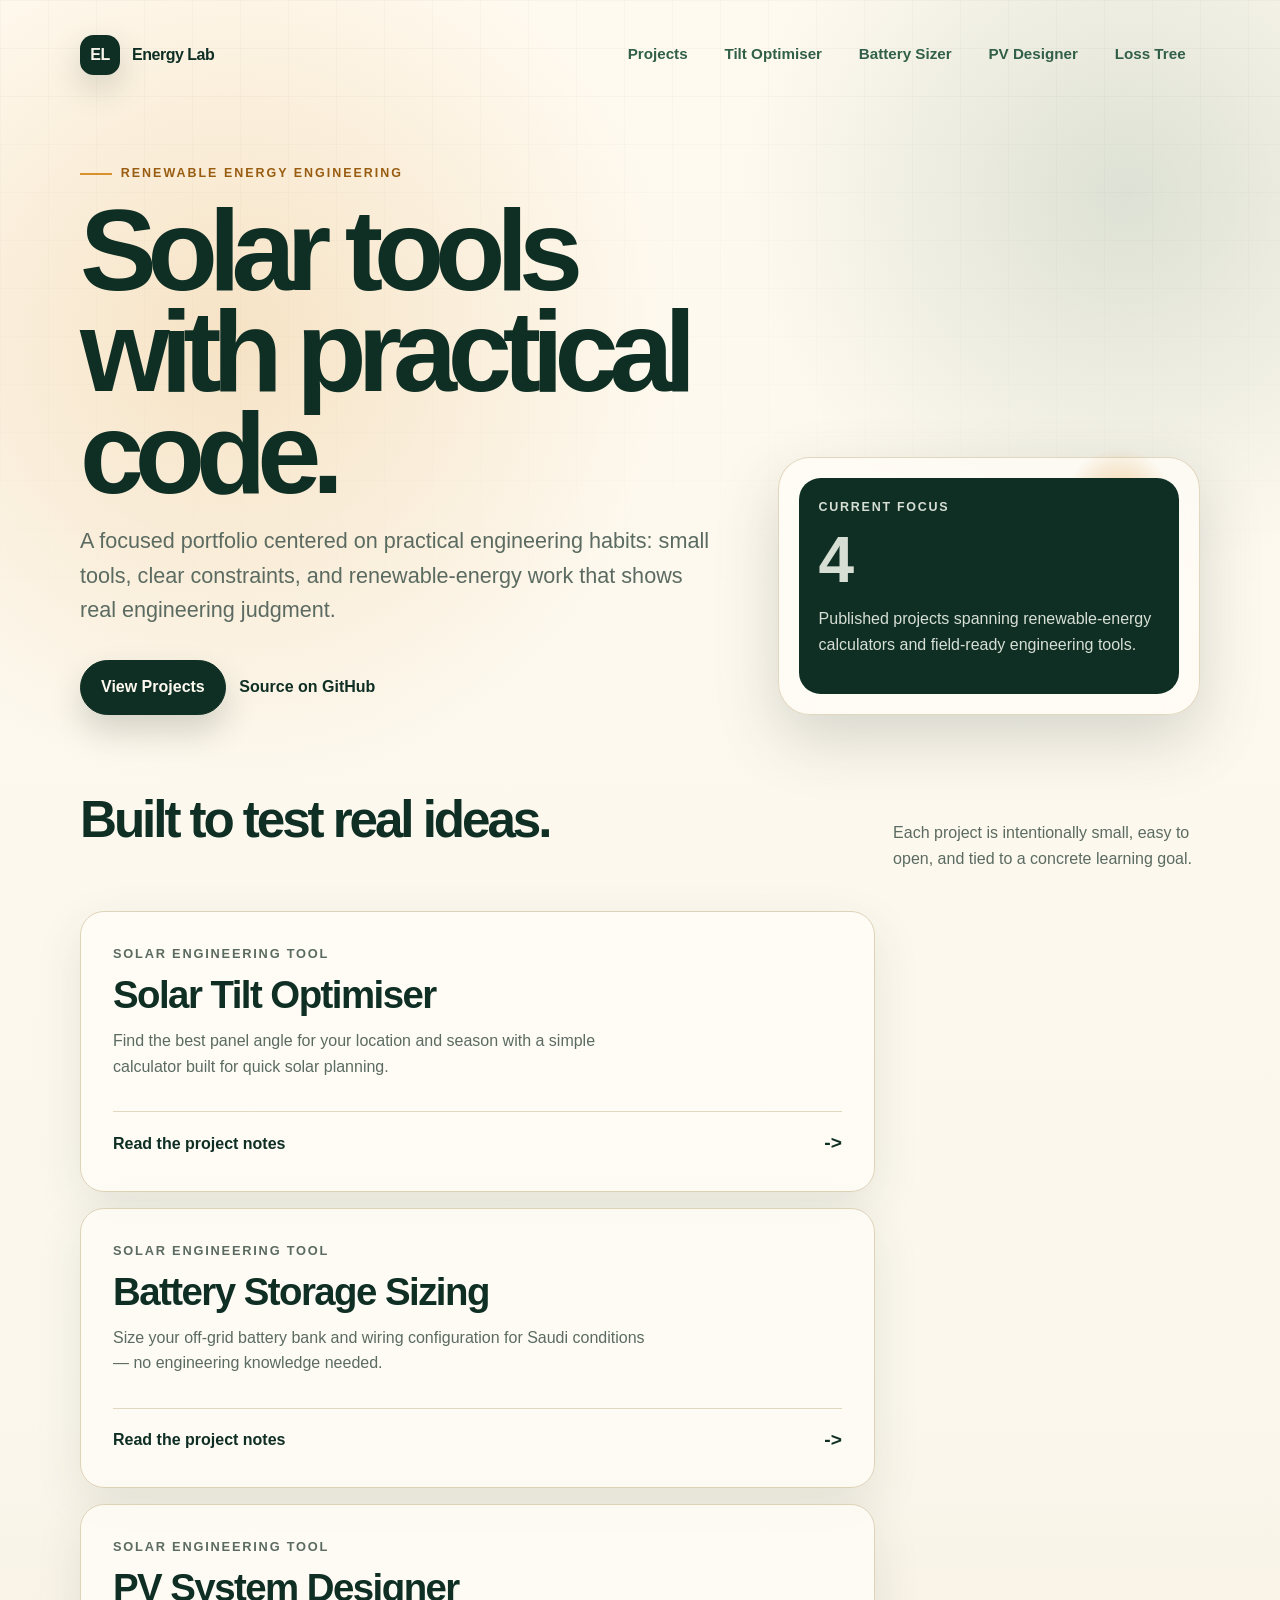
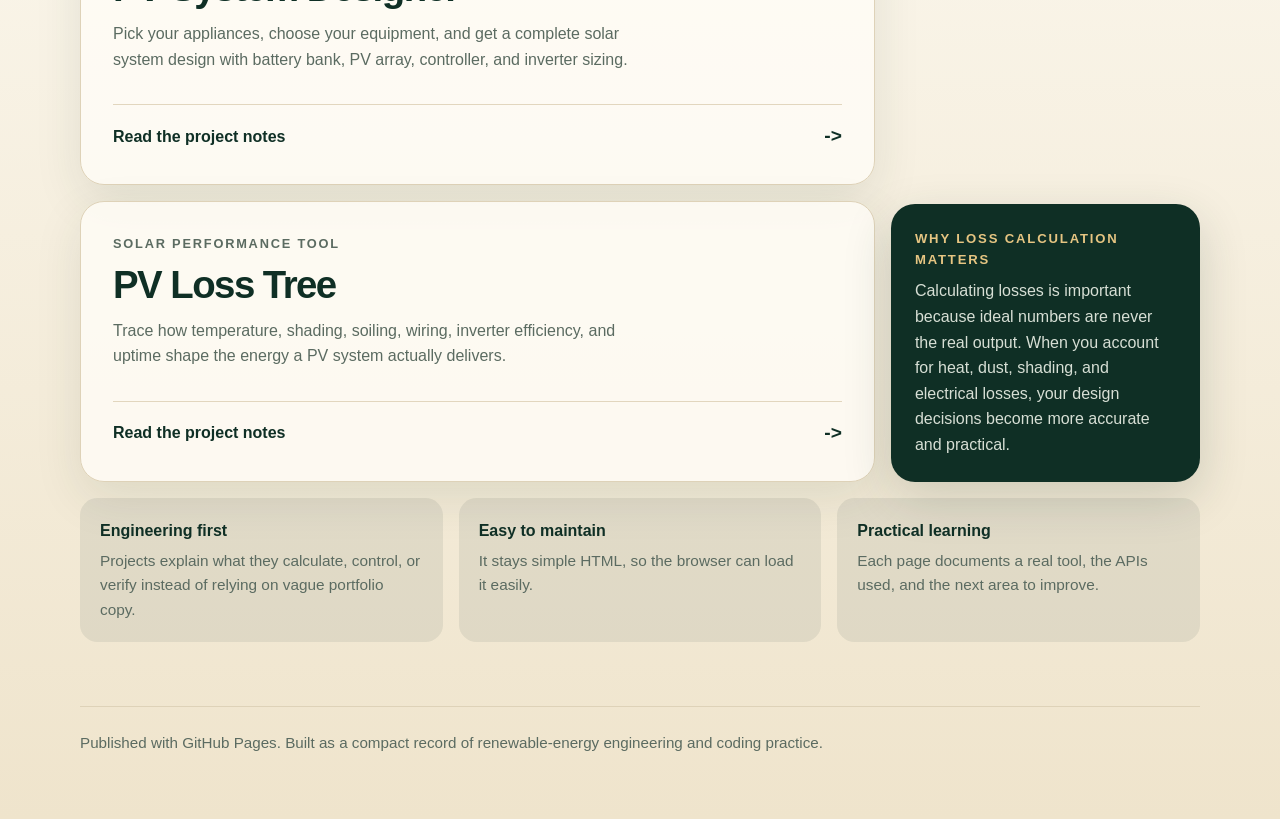
==== commit 987f306c: "Update project focus note" ====
--- a/index.html
+++ b/index.html
@@ -603,8 +603,8 @@
                         </div>
                     </a>
                     <aside class="project-aside" aria-label="Project focus note">
-                        <strong>Portfolio focus</strong>
-                        <p>The portfolio now highlights practical renewable-energy engineering tools built for entry-level roles.</p>
+                        <strong>Why loss calculation matters</strong>
+                        <p>Calculating losses is important because ideal numbers are never the real output. When you account for heat, dust, shading, and electrical losses, your design decisions become more accurate and practical.</p>
                     </aside>
                 </div>
             </section>
